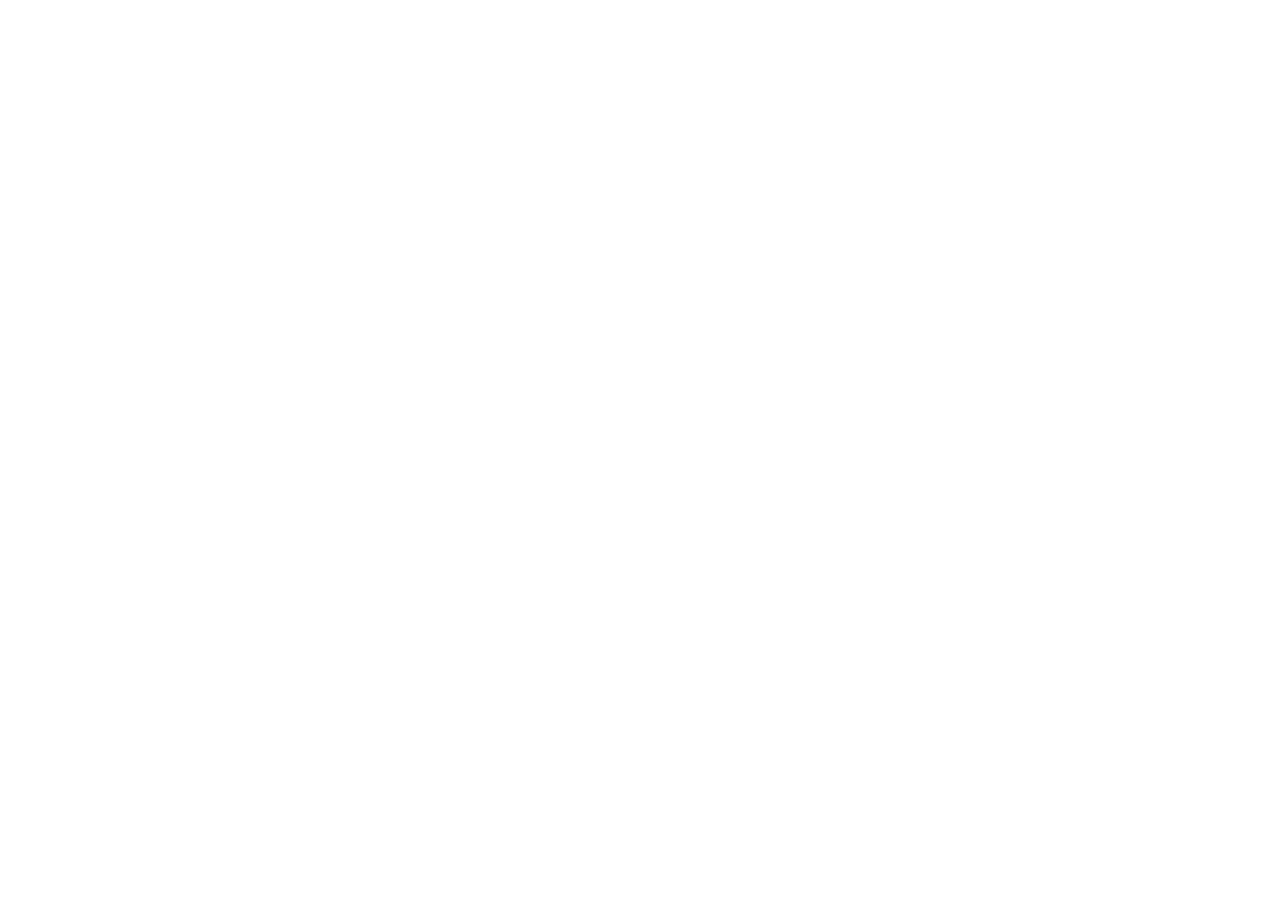
==== index.html @ 5196735c "Main File" ====
<!DOCTYPE html>
<html lang="en">
<head>
    <meta charset="UTF-8">
    <meta name="viewport" content="width=device-width, initial-scale=1.0">
    <title>Voting System</title>
</head>
<body>
    
</body>
</html>
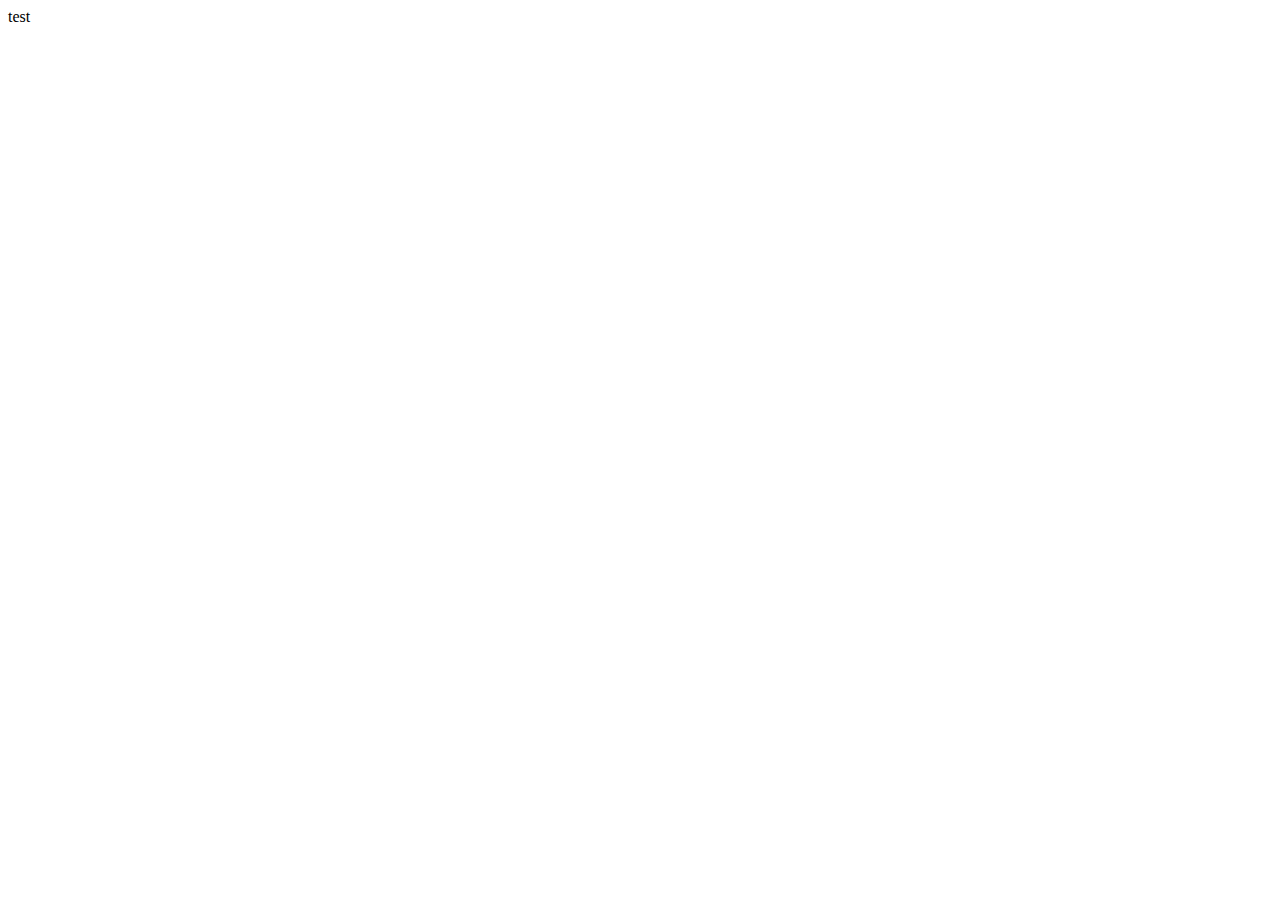
==== commit f066aa4f: "test" ====
--- a/index.html
+++ b/index.html
@@ -6,6 +6,6 @@
     <title>Voting System</title>
 </head>
 <body>
-    
+    test
 </body>
 </html>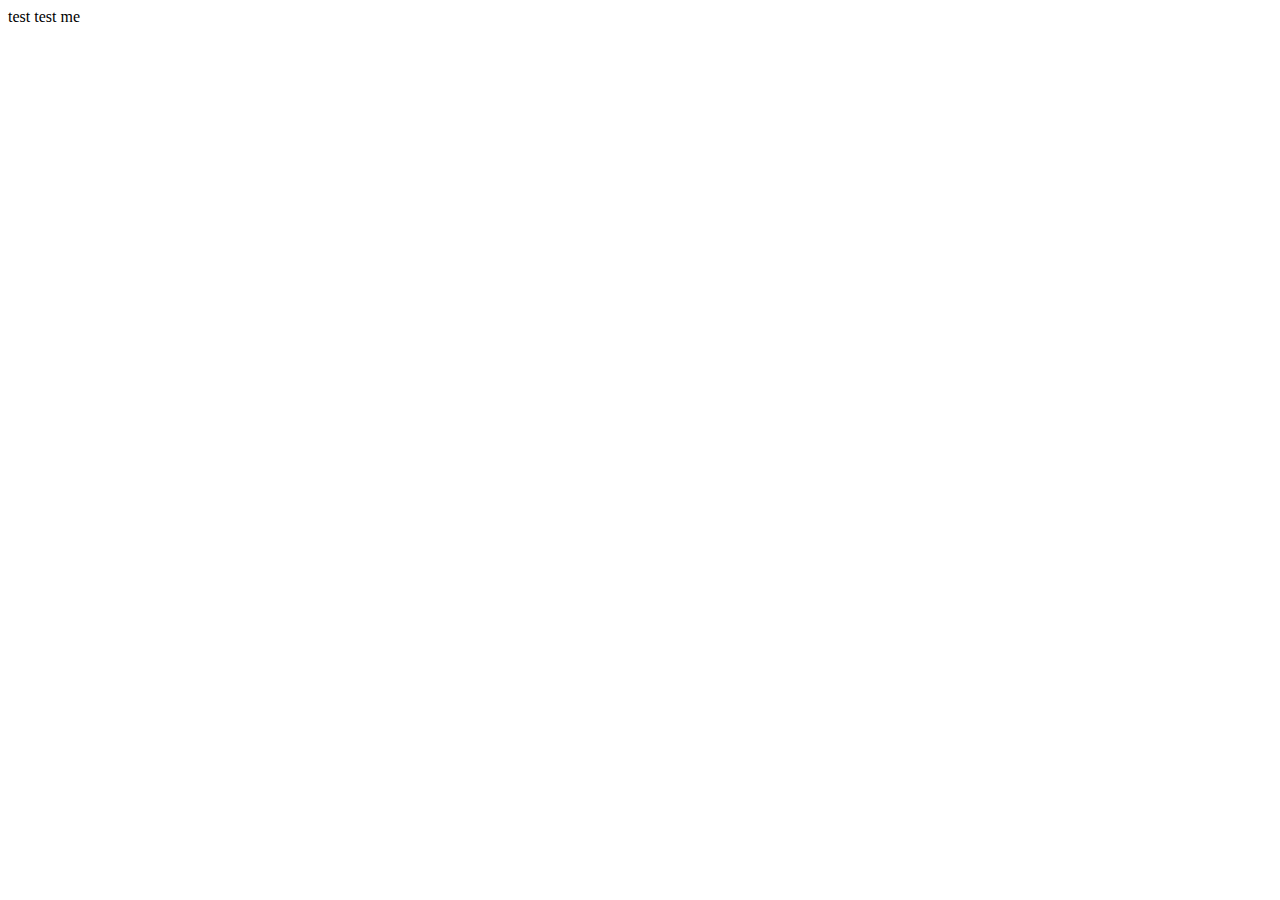
==== commit 09e61b44: "me is good" ====
--- a/index.html
+++ b/index.html
@@ -6,6 +6,7 @@
     <title>Voting System</title>
 </head>
 <body>
-    test
+    test 
+    test me
 </body>
 </html>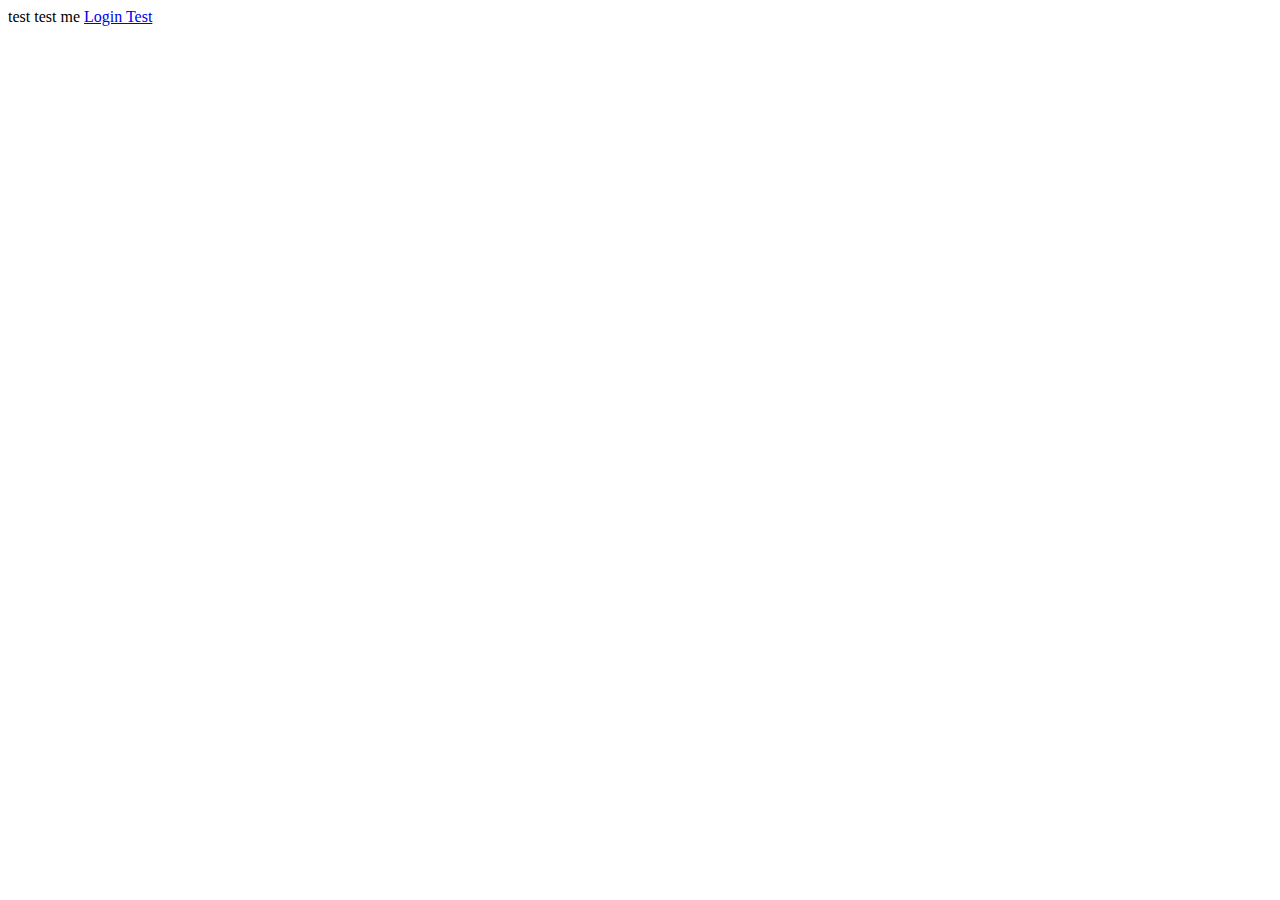
==== commit 882de4cc: "login button" ====
--- a/index.html
+++ b/index.html
@@ -8,5 +8,6 @@
 <body>
     test 
     test me
+    <a href="login.html">Login Test</a>
 </body>
 </html>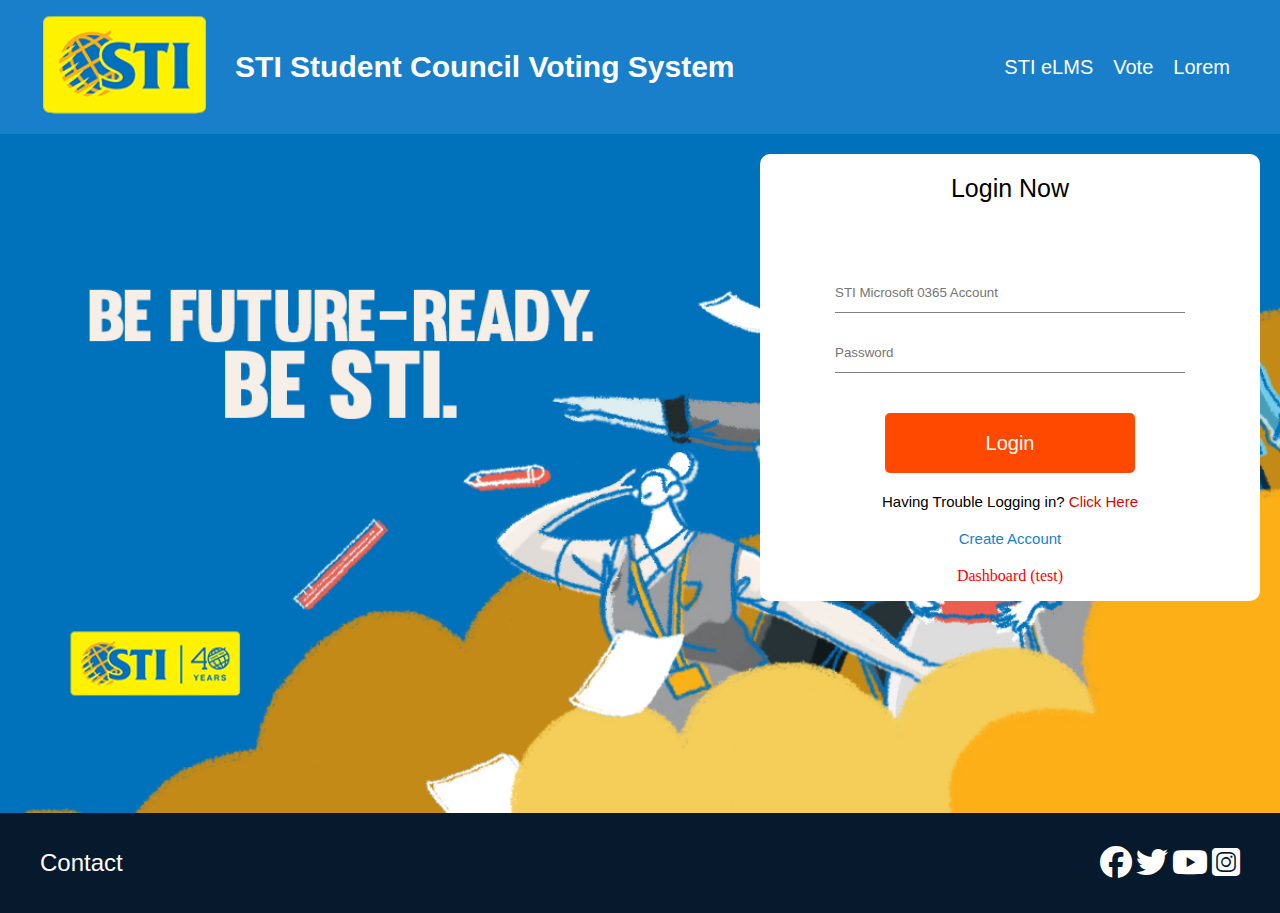
==== commit 6cd68185: "login(index) and dashboard" ====
--- a/index.html
+++ b/index.html
@@ -1,13 +1,52 @@
 <!DOCTYPE html>
 <html lang="en">
+
 <head>
     <meta charset="UTF-8">
     <meta name="viewport" content="width=device-width, initial-scale=1.0">
-    <title>Voting System</title>
+    <link rel="stylesheet" href="https://cdnjs.cloudflare.com/ajax/libs/font-awesome/6.2.0/css/all.min.css">
+    <link rel="stylesheet" href="css/nav.css">
+    <link rel="stylesheet" href="css/footer.css">
+    <link rel="stylesheet" href="css/login.css">
+    <title>Voting | Login</title>
 </head>
+
 <body>
-    test 
-    test me
-    <a href="login.html">Login Test</a>
+    <header>
+        <div class="nav">
+            <div class="logo">
+                <img src="images/sti_logo.png" alt="">
+            </div>
+            <a href="" class="name">STI Student Council Voting System</a>
+            <div class="pages">
+                <a href="index.html">STI eLMS</a>
+                <a href="index.html">Vote</a>
+                <a href="index.html">Lorem</a>
+            </div>
+        </div>
+    </header>
+    <div class="login-container">
+        <div class="login">
+            <p style="margin-bottom: 50px;">Login Now</p>
+            <div class="forms">
+                <input type="text" placeholder="STI Microsoft 0365 Account">
+                <input type="text" placeholder="Password" id="">
+            </div>
+            <button>Login</button>
+            <p style="font-size: 15px;">Having Trouble Logging in? <span style="color: rgb(216, 7, 0);">Click Here</span></p>
+            <p style="font-size: 15px; color: #197FCB;">Create Account</p>
+            <a href="dashboard.html" style="color: red;">Dashboard (test)</a>
+        </div>
+    </div>
+    <footer>
+        <a href="">Contact</a>
+        <div class="socialMedia">
+            <i class="fa-brands fa-facebook fa-2xl" style="color: #ffffff;"></i>
+            <i class="fa-brands fa-twitter fa-2xl" style="color: #ffffff;"></i>
+            <i class="fa-brands fa-youtube fa-2xl" style="color: #ffffff;"></i>
+            <i class="fa-brands fa-square-instagram fa-2xl" style="color: #ffffff;"></i>
+        </div>
+    </footer>
 </body>
+
 </html>--- a/css/nav.css
+++ b/css/nav.css
@@ -0,0 +1,50 @@
+* {
+  margin: 0;
+  padding: 0;
+  box-sizing: border-box;
+}
+
+a {
+  color: white;
+  text-decoration: none;
+}
+
+.logo {
+  padding-right: 15px;
+}
+
+.logo img {
+  height: 130px;
+}
+
+.name {
+  font-family: Arial, Helvetica, sans-serif;
+  font-weight: bolder;
+  font-size: 30px;
+  margin-right: auto; /* Push pages to the left */
+}
+
+.nav {
+  background-color: #197FCB;
+  padding-left: 30px;
+  padding-right: 30px;
+  display: flex;
+  justify-content: space-between;
+  align-items: center;
+}
+
+.pages {
+  font-size: 20px;
+  font-family: Arial, Helvetica, sans-serif;
+}
+
+.pages a {
+  margin-right: 20px;
+}
+
+.pages,
+.profile,
+.more {
+  display: flex;
+  align-items: center;
+}
--- a/css/footer.css
+++ b/css/footer.css
@@ -0,0 +1,18 @@
+footer a {
+    font-family: Arial, Helvetica, sans-serif;
+    font-size: x-large;  
+}
+
+footer {
+    padding-left: 40px;
+    padding-right: 40px;
+    
+    display: flex;
+    align-items: center;
+    justify-content: space-between;
+    text-align: center;
+
+    width: 100%;
+    height: 100px;
+    background-color: #06192D;
+}--- a/css/login.css
+++ b/css/login.css
@@ -0,0 +1,72 @@
+* {
+    margin: 0px;
+    padding: 0px;
+}
+
+.login-container {
+    width: 100%;
+    height: 75.4vh;
+
+    background-image: url("/images/background.jpg");
+    background-repeat: no-repeat;
+    background-size: cover;
+
+    padding: 20px;
+}
+
+.login {
+    float: right;
+
+    background-color: white;
+    border-radius: 10px;
+
+    width: 500px;
+    height: 70%;
+
+    text-align: center;
+}
+
+.login p {
+    margin-top: 20px;
+    margin-bottom: 20px;
+
+    font-size: 25px;
+    font-family: Arial, Helvetica, sans-serif;
+}
+
+button {
+    background-color: rgb(255, 72, 0);
+    color: white;
+    font-size: 20px;
+
+    border: none;
+    border-radius: 5px;
+
+    width: 50%;
+    height: 60px;
+
+    margin-top: 30px;
+}
+
+button:hover {
+    background-color: rgb(216, 7, 0);
+}
+
+.forms {
+    margin: 10px;
+
+    display: flex;
+    align-items: center;
+    flex-direction: column;
+    justify-content: center;
+}
+
+.forms input {
+    margin-top: 20px;
+
+    width: 350px;
+    height: 40px;
+
+    border: none;
+    border-bottom: 1px solid gray;
+}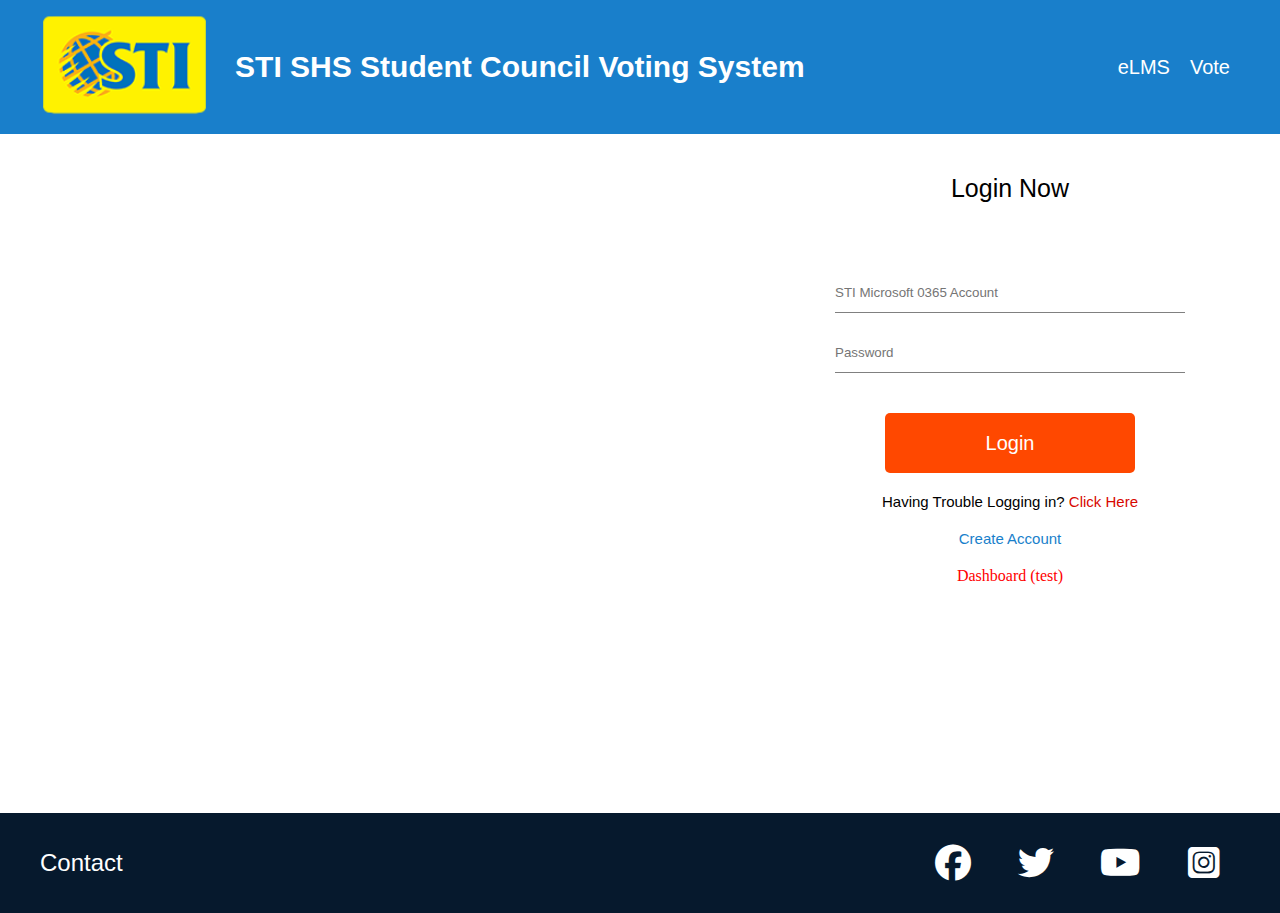
==== commit c698a56a: "testing index.html" ====
--- a/index.html
+++ b/index.html
@@ -7,8 +7,9 @@
     <link rel="stylesheet" href="https://cdnjs.cloudflare.com/ajax/libs/font-awesome/6.2.0/css/all.min.css">
     <link rel="stylesheet" href="css/nav.css">
     <link rel="stylesheet" href="css/footer.css">
+    <link rel="stylesheet" href="css/homepage.css">
     <link rel="stylesheet" href="css/login.css">
-    <title>Voting | Login</title>
+    <title>Document</title>
 </head>
 
 <body>
@@ -17,11 +18,10 @@
             <div class="logo">
                 <img src="images/sti_logo.png" alt="">
             </div>
-            <a href="" class="name">STI Student Council Voting System</a>
+            <a href="" class="name">STI SHS Student Council Voting System</a>
             <div class="pages">
-                <a href="index.html">STI eLMS</a>
+                <a href="https://elms.sti.edu/">eLMS</a>
                 <a href="index.html">Vote</a>
-                <a href="index.html">Lorem</a>
             </div>
         </div>
     </header>
@@ -38,13 +38,24 @@
             <a href="dashboard.html" style="color: red;">Dashboard (test)</a>
         </div>
     </div>
+
     <footer>
         <a href="">Contact</a>
         <div class="socialMedia">
-            <i class="fa-brands fa-facebook fa-2xl" style="color: #ffffff;"></i>
-            <i class="fa-brands fa-twitter fa-2xl" style="color: #ffffff;"></i>
-            <i class="fa-brands fa-youtube fa-2xl" style="color: #ffffff;"></i>
-            <i class="fa-brands fa-square-instagram fa-2xl" style="color: #ffffff;"></i>
+            <a href="https://web.facebook.com/sti.edu?_rdc=1&_rdr" class="facebook">
+                <i class="fa-brands fa-facebook fa-xl" style="color: #ffffff;"></i>
+            </a>
+            <a href="https://twitter.com/sticollege" class="twitter">
+                <i class="fa-brands fa-twitter fa-xl" style="color: #ffffff;"></i>
+            </a>
+            <a href="https://www.youtube.com/user/STIdotEdu" class="youtube">
+                <i class="fa-brands fa-youtube fa-xl" style="color: #ffffff;"></i>
+            </a>
+            <a href="https://www.instagram.com/stidotedu/" class="instagram">
+                <i class="fa-brands fa-square-instagram fa-xl" style="color: #ffffff;"></i>
+            </a>
+            
+            
         </div>
     </footer>
 </body>
--- a/css/homepage.css
+++ b/css/homepage.css
@@ -0,0 +1,128 @@
+hr {
+    border: 1px solid rgb(223, 223, 223);
+}
+
+.blue {
+    color: #197FCB;
+}
+
+.slideshow {
+    width: 92.5%;
+    height: 100%;
+
+    border: 3px solid rgb(223, 223, 223);
+    border-radius: 10px;
+
+    margin: auto;
+    margin-top: 40px;
+}
+
+.welcome {
+    border-bottom: 3px solid rgb(223, 223, 223);
+}
+
+.welcome p {
+    font-family: Arial, Helvetica, sans-serif;
+    font-size: 25px;
+    margin: 20px;
+}
+
+.images {
+    margin: 30px;
+
+    display: flex;
+    justify-content: center;
+}
+
+.images img {
+    width: 100%;
+}
+
+.slide-count {
+    text-align: center;
+
+    margin: 5px;
+}
+
+.partylist {
+    width: 92.5%;
+    height: 100%;
+
+    border: 3px solid rgb(223, 223, 223);
+    border-radius: 10px;
+
+    margin: auto;
+    margin-top: 40px;
+    margin-bottom: 40px;
+}
+
+.partylistName {
+    color: black;
+    font-weight: bolder;
+}
+
+.title {
+    display: flex;
+    justify-content: space-between;
+    border-bottom: 3px solid rgb(223, 223, 223);
+}
+
+.title p,
+i {
+    font-family: Arial, Helvetica, sans-serif;
+    font-size: 25px;
+    margin: 20px;
+}
+
+.positions {
+    margin: auto;
+    margin-top: 25px;
+    margin-bottom: 25px;
+    width: 75%;
+
+    display: flex;
+    justify-content: space-between;
+
+}
+
+.positions p {
+    font-family: Arial, Helvetica, sans-serif;
+    font-size: 20px;
+}
+
+.candidates {
+    display: flex;
+    justify-content: space-between;
+    text-align: center;
+
+    margin: 20px;
+}
+
+.candidated-container {
+    display: flex;
+    justify-content: center;
+    align-items: center;
+}
+
+.card {
+    border: 3px solid rgb(223, 223, 223);
+    width: 25%;
+    height: 100%;
+}
+
+.card img {
+    padding-top: 20px;
+    padding-bottom: 20px;
+
+    width: 75%;
+}
+
+.card .name {
+    margin: 10px;
+}
+.card p {
+    font-family: Arial, Helvetica, sans-serif;
+    font-size: 20px;
+    font-weight: 100;
+}
+
--- a/css/login.css
+++ b/css/login.css
@@ -7,7 +7,7 @@
     width: 100%;
     height: 75.4vh;
 
-    background-image: url("/images/background.jpg");
+    background-image: url("./images/background.jpg");
     background-repeat: no-repeat;
     background-size: cover;
 
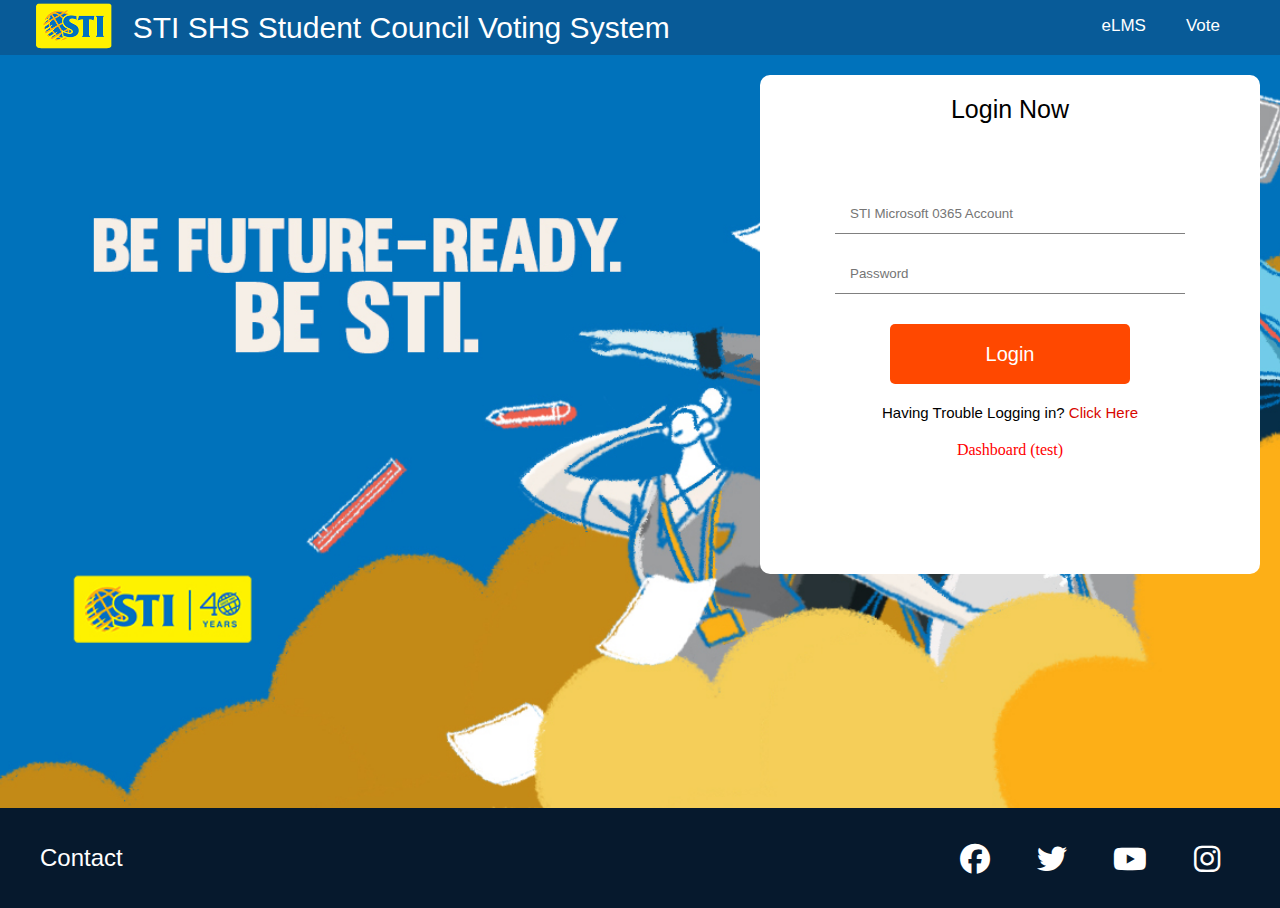
==== commit d0a6f829: "update" ====
--- a/index.html
+++ b/index.html
@@ -29,12 +29,17 @@
         <div class="login">
             <p style="margin-bottom: 50px;">Login Now</p>
             <div class="forms">
-                <input type="text" placeholder="STI Microsoft 0365 Account">
-                <input type="text" placeholder="Password" id="">
+                <form action="">
+                    <input type="text" placeholder="STI Microsoft 0365 Account"
+                        pattern="^\d{6}\.[a-zA-Z]+@bacoor\.sti\.edu\.ph$" required>
+                    <input type="text" placeholder="Password" id="" required>
+                    <button>Login</button>
+                </form>
+
             </div>
-            <button>Login</button>
-            <p style="font-size: 15px;">Having Trouble Logging in? <span style="color: rgb(216, 7, 0);">Click Here</span></p>
-            <p style="font-size: 15px; color: #197FCB;">Create Account</p>
+
+            <p style="font-size: 15px;">Having Trouble Logging in? <span style="color: rgb(216, 7, 0);">Click
+                    Here</span></p>
             <a href="dashboard.html" style="color: red;">Dashboard (test)</a>
         </div>
     </div>
@@ -43,19 +48,19 @@
         <a href="">Contact</a>
         <div class="socialMedia">
             <a href="https://web.facebook.com/sti.edu?_rdc=1&_rdr" class="facebook">
-                <i class="fa-brands fa-facebook fa-xl" style="color: #ffffff;"></i>
+                <i class="fa-brands fa-facebook fa-lg" style="color: #ffffff;"></i>
             </a>
             <a href="https://twitter.com/sticollege" class="twitter">
-                <i class="fa-brands fa-twitter fa-xl" style="color: #ffffff;"></i>
+                <i class="fa-brands fa-twitter fa-lg" style="color: #ffffff;"></i>
             </a>
             <a href="https://www.youtube.com/user/STIdotEdu" class="youtube">
-                <i class="fa-brands fa-youtube fa-xl" style="color: #ffffff;"></i>
+                <i class="fa-brands fa-youtube fa-lg" style="color: #ffffff;"></i>
             </a>
             <a href="https://www.instagram.com/stidotedu/" class="instagram">
-                <i class="fa-brands fa-square-instagram fa-xl" style="color: #ffffff;"></i>
+                <i class="fa-brands fa-instagram fa-lg" style="color: #ffffff;"></i>
             </a>
-            
-            
+
+
         </div>
     </footer>
 </body>
--- a/css/nav.css
+++ b/css/nav.css
@@ -14,32 +14,62 @@
 }
 
 .logo img {
-  height: 130px;
+  height: 60px;
 }
 
 .name {
   font-family: Arial, Helvetica, sans-serif;
-  font-weight: bolder;
   font-size: 30px;
   margin-right: auto; /* Push pages to the left */
 }
 
 .nav {
-  background-color: #197FCB;
+  height: 55px;
+
+  background-color: #085B98;
+
   padding-left: 30px;
   padding-right: 30px;
+
   display: flex;
+  align-items: center;
   justify-content: space-between;
   align-items: center;
 }
 
 .pages {
-  font-size: 20px;
+  height: 100%;
+  font-size: 17px;
   font-family: Arial, Helvetica, sans-serif;
 }
 
 .pages a {
   margin-right: 20px;
+  padding-top: 10%;
+  padding-left: 10px;
+  padding-right: 10px;
+
+  height: 100%;
+}
+
+.pages a:hover {
+  background-color: #053c7a;
+  transition: 0.5s;
+}
+
+.notif:hover {
+  background-color: #053c7a;
+  transition: 0.5s;
+}
+
+.profile:hover {
+  background-color: #053c7a;
+  transition: 0.5s;
+}
+
+.more:hover {
+  background-color: #053c7a;
+  transition: 0.5s;
 }
 
 .pages,
--- a/css/footer.css
+++ b/css/footer.css
@@ -15,4 +15,24 @@
     width: 100%;
     height: 100px;
     background-color: #06192D;
+}
+
+.fa-twitter:hover {
+    color: rgb(53, 186, 253) !important;
+    transition: 0.25s;
+}
+
+.fa-facebook:hover {
+    color: rgb(14, 87, 223) !important;
+    transition: 0.25s;
+}
+
+.fa-youtube:hover {
+    color: rgb(255, 30, 30) !important;
+    transition: 0.25s;
+}
+
+.fa-instagram:hover {
+    color: rgb(209, 36, 79) !important;
+    transition: 0.25s;
 }--- a/css/homepage.css
+++ b/css/homepage.css
@@ -1,5 +1,5 @@
 hr {
-    border: 1px solid rgb(223, 223, 223);
+    border: 1px solid rgb(219, 219, 219);
 }
 
 .blue {
@@ -7,10 +7,10 @@
 }
 
 .slideshow {
-    width: 92.5%;
+    width: 50%;
     height: 100%;
 
-    border: 3px solid rgb(223, 223, 223);
+    border: 1px solid rgb(223, 223, 223);
     border-radius: 10px;
 
     margin: auto;
@@ -18,17 +18,19 @@
 }
 
 .welcome {
-    border-bottom: 3px solid rgb(223, 223, 223);
+    border-bottom: 1px solid rgb(223, 223, 223);
 }
 
 .welcome p {
     font-family: Arial, Helvetica, sans-serif;
-    font-size: 25px;
+    font-size: 20px;
     margin: 20px;
 }
 
 .images {
-    margin: 30px;
+    margin-top: 30px;
+    margin-left: 30px;
+    margin-right: 30px;
 
     display: flex;
     justify-content: center;
@@ -36,6 +38,7 @@
 
 .images img {
     width: 100%;
+    border-radius: 10px;
 }
 
 .slide-count {
@@ -45,10 +48,10 @@
 }
 
 .partylist {
-    width: 92.5%;
+    width: 50%;
     height: 100%;
 
-    border: 3px solid rgb(223, 223, 223);
+    border: 1px solid rgb(223, 223, 223);
     border-radius: 10px;
 
     margin: auto;
@@ -64,13 +67,13 @@
 .title {
     display: flex;
     justify-content: space-between;
-    border-bottom: 3px solid rgb(223, 223, 223);
+    border-bottom: 1px solid rgb(223, 223, 223);
 }
 
 .title p,
 i {
     font-family: Arial, Helvetica, sans-serif;
-    font-size: 25px;
+    font-size: 20px;
     margin: 20px;
 }
 
@@ -105,7 +108,7 @@
 }
 
 .card {
-    border: 3px solid rgb(223, 223, 223);
+    border: 1px solid rgb(223, 223, 223);
     width: 25%;
     height: 100%;
 }
--- a/css/login.css
+++ b/css/login.css
@@ -5,9 +5,9 @@
 
 .login-container {
     width: 100%;
-    height: 75.4vh;
+    height: 83.7vh;
 
-    background-image: url("./images/background.jpg");
+    background-image: url("/images/background.jpg");
     background-repeat: no-repeat;
     background-size: cover;
 
@@ -63,6 +63,7 @@
 
 .forms input {
     margin-top: 20px;
+    padding-left: 15px;
 
     width: 350px;
     height: 40px;
